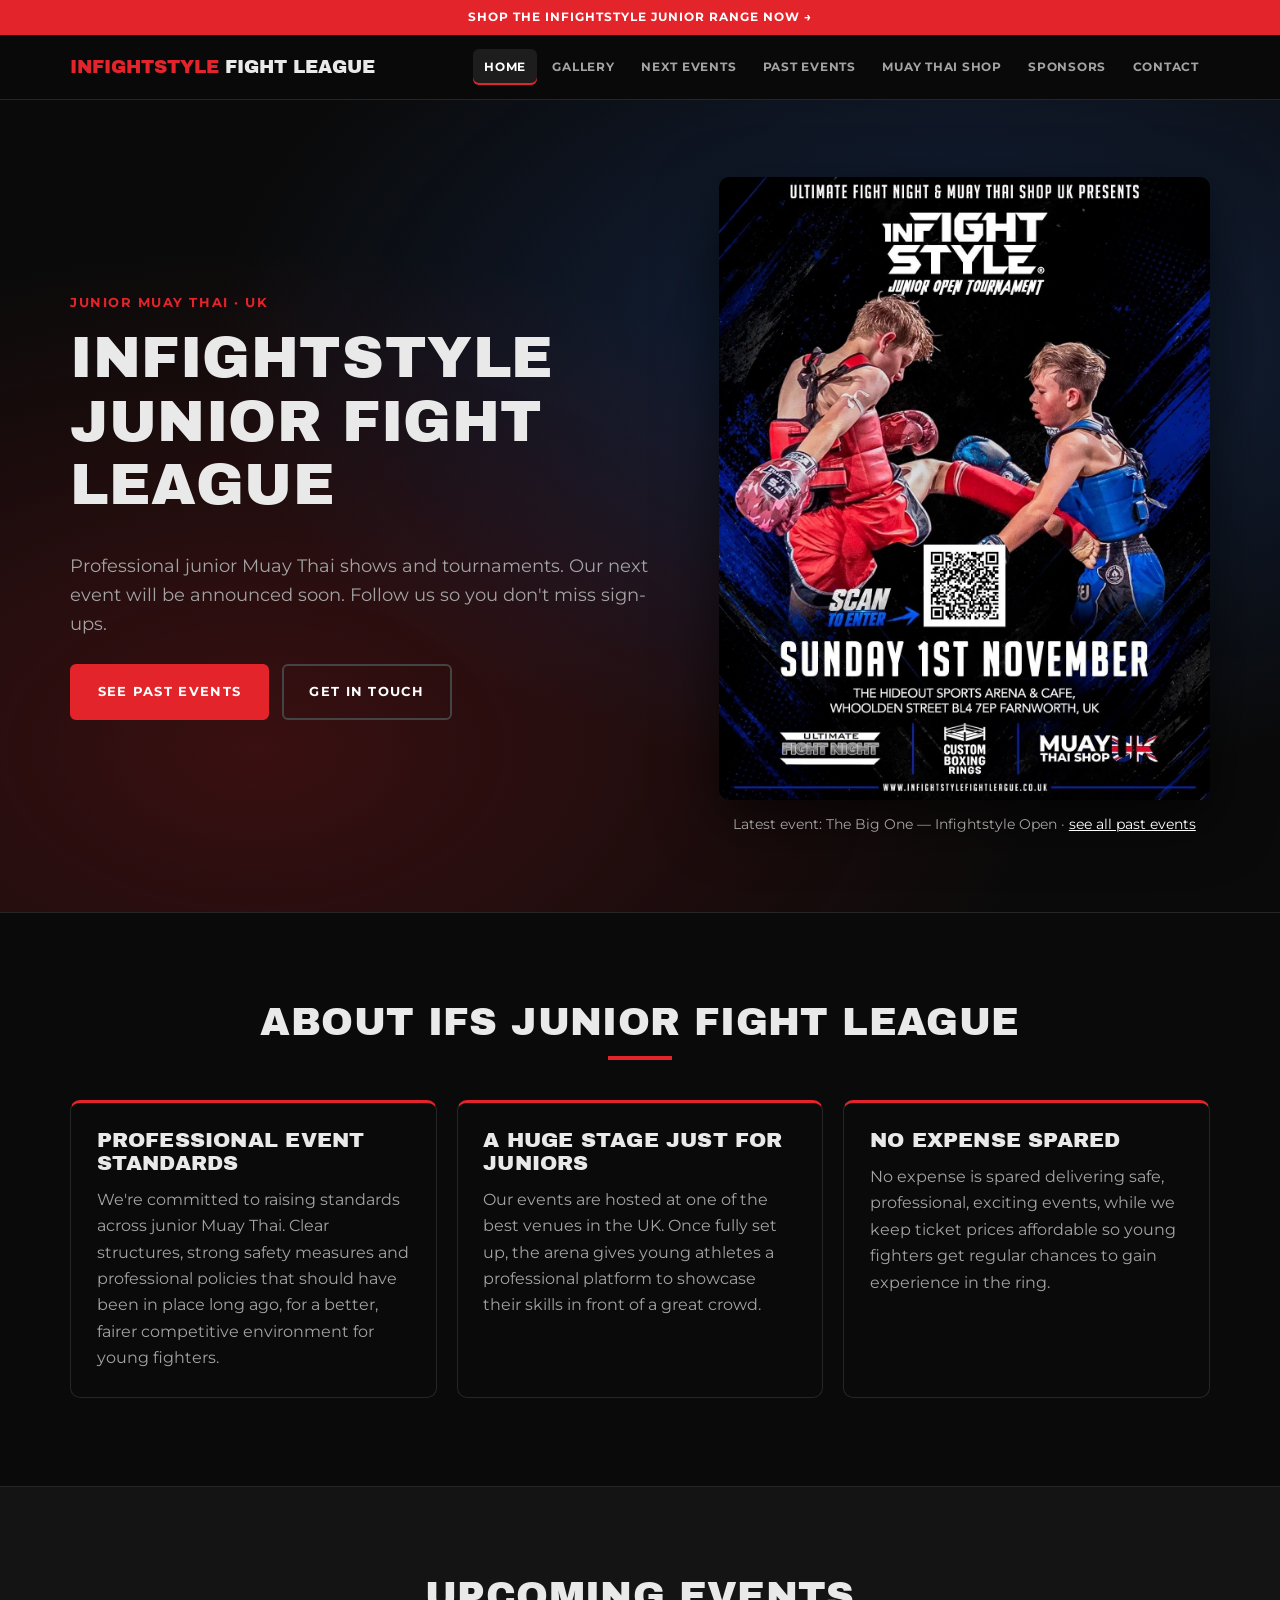
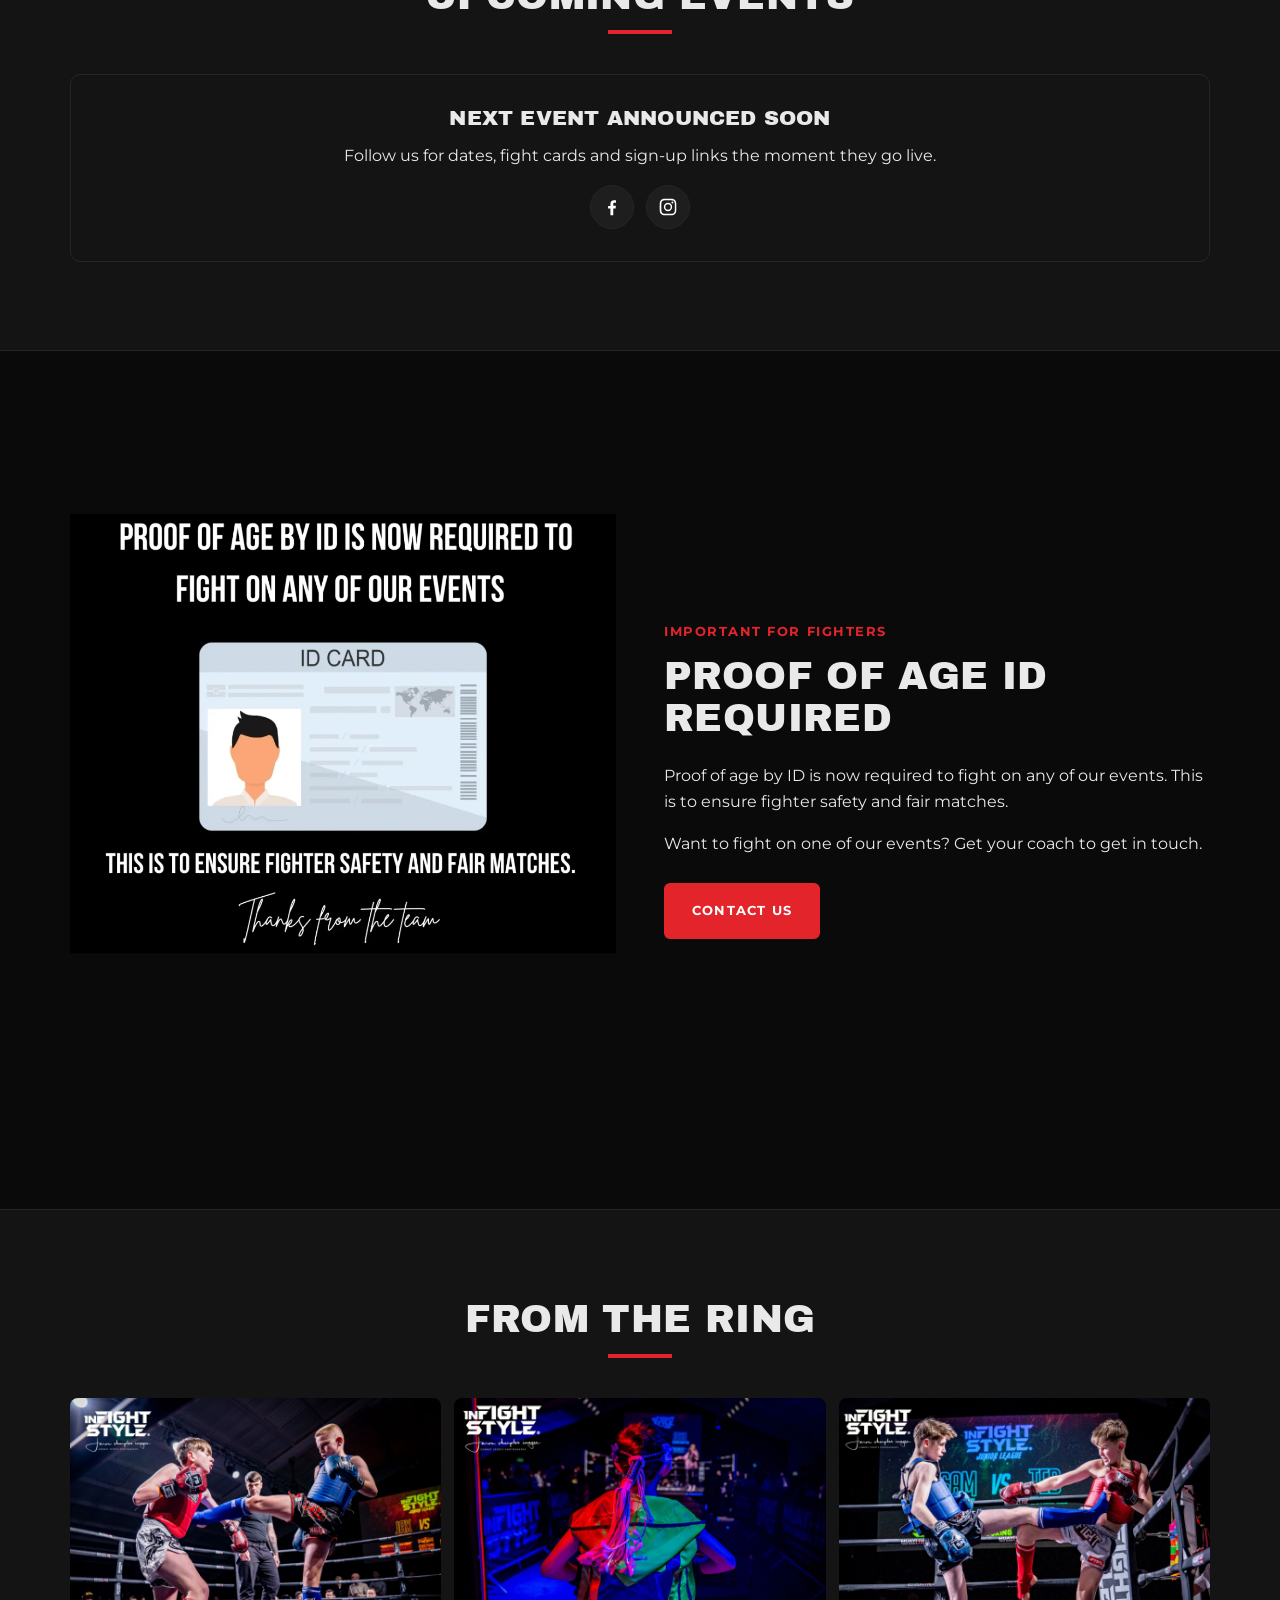
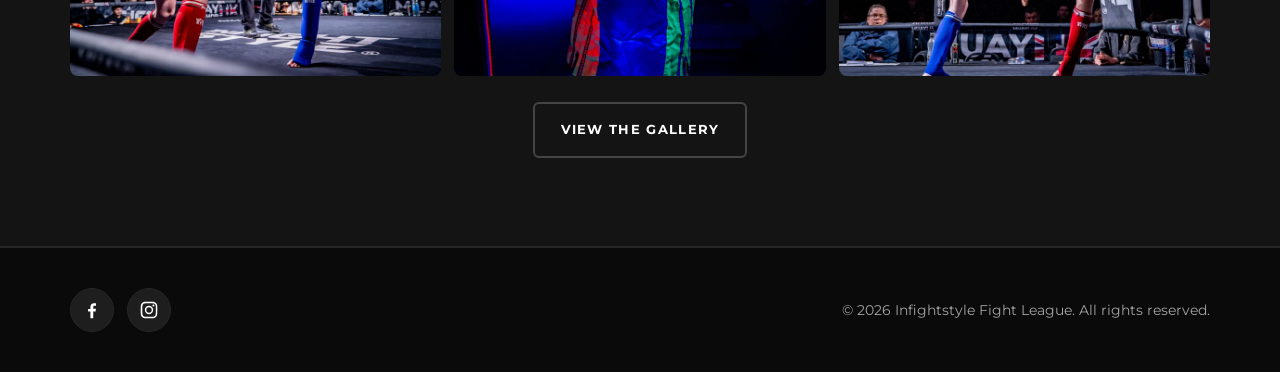
==== index.html @ 611292c7 "Rebuild Infightstyle Fight League site as a static site Co-Authored-By: Claude Opus 5.5 <noreply@ant" ====
<!DOCTYPE html>
<html lang="en-GB">
<head>
<meta charset="utf-8">
<meta name="viewport" content="width=device-width, initial-scale=1">
<title>Infightstyle Fight League | Junior Muay Thai Shows & Tournaments</title>
<meta name="description" content="Join the top junior Muay Thai tournaments at Infightstyle Fight League. Register now to experience youth combat sports at its best!">
<meta property="og:title" content="Infightstyle Fight League | Junior Muay Thai Shows & Tournaments">
<meta property="og:description" content="Join the top junior Muay Thai tournaments at Infightstyle Fight League. Register now to experience youth combat sports at its best!">
<meta property="og:image" content="https://www.infightstylefightleague.co.uk/images/gallery-body-kick.jpg">
<link rel="icon" href="/images/favicon.svg" type="image/svg+xml">
<link rel="preconnect" href="https://fonts.googleapis.com">
<link rel="preconnect" href="https://fonts.gstatic.com" crossorigin>
<link href="https://fonts.googleapis.com/css2?family=Archivo+Black&family=Montserrat:wght@400;500;700&display=swap" rel="stylesheet">
<link rel="stylesheet" href="/assets/style.css">
<script src="/events.js" defer></script>
<script src="/assets/site.js" defer></script>
</head>
<body>
<header id="site-header"></header>
<main>
<section id="hero"></section>

<section class="section">
  <div class="wrap">
    <h2 class="section-title">About IFS Junior Fight League</h2>
    <div class="cards">
      <div class="card"><h3>Professional event standards</h3><p>We're committed to raising standards across junior Muay Thai. Clear structures, strong safety measures and professional policies that should have been in place long ago, for a better, fairer competitive environment for young fighters.</p></div>
      <div class="card"><h3>A huge stage just for juniors</h3><p>Our events are hosted at one of the best venues in the UK. Once fully set up, the arena gives young athletes a professional platform to showcase their skills in front of a great crowd.</p></div>
      <div class="card"><h3>No expense spared</h3><p>No expense is spared delivering safe, professional, exciting events, while we keep ticket prices affordable so young fighters get regular chances to gain experience in the ring.</p></div>
    </div>
  </div>
</section>

<section class="section alt">
  <div class="wrap">
    <h2 class="section-title">Upcoming events</h2>
    <div id="home-next" class="events"></div>
  </div>
</section>

<section class="section">
  <div class="wrap split">
    <img src="/images/id-notice.png" alt="Proof of age by ID is now required to fight on any of our events" loading="lazy">
    <div>
      <p class="eyebrow">Important for fighters</p>
      <h2>Proof of age ID required</h2>
      <p>Proof of age by ID is now required to fight on any of our events. This is to ensure fighter safety and fair matches.</p>
      <p>Want to fight on one of our events? Get your coach to get in touch.</p>
      <div class="actions"><a class="btn" href="/contact-us/">Contact us</a></div>
    </div>
  </div>
</section>

<section class="section alt">
  <div class="wrap">
    <h2 class="section-title">From the ring</h2>
    <div class="gallery">
      <a href="/gallery/"><img src="/images/gallery-body-kick.jpg" alt="Two young fighters in a ring during a Muay Thai match" loading="lazy"></a>
      <a href="/gallery/"><img src="/images/gallery-walkout-robe.jpg" alt="Fighter entering the ring in a colourful robe" loading="lazy"></a>
      <a href="/gallery/"><img src="/images/gallery-teep.jpg" alt="Two young fighters exchanging kicks" loading="lazy"></a>
    </div>
    <div class="actions" style="justify-content:center"><a class="btn ghost" href="/gallery/">View the gallery</a></div>
  </div>
</section>
</main>
<footer id="site-footer"></footer>
</body>
</html>
---- assets/style.css ----
:root {
  --bg: #0a0a0a;
  --panel: #141414;
  --line: #262626;
  --text: #e9e9e9;
  --muted: #a3a3a3;
  --red: #e3242b;
  --red-dark: #b81b21;
  --blue: #2f6fe4;
  --radius: 10px;
  --head: "Archivo Black", Impact, Arial, sans-serif;
  --body: "Montserrat", Arial, sans-serif;
}

* { box-sizing: border-box; }
html { scroll-behavior: smooth; }
body { margin: 0; background: var(--bg); color: var(--text); font: 16px/1.65 var(--body); }
img { max-width: 100%; display: block; }
a { color: inherit; }
h1, h2, h3 { font-family: var(--head); font-weight: 400; text-transform: uppercase; line-height: 1.1; margin: 0 0 .6em; letter-spacing: .01em; }
h1 { font-size: clamp(2rem, 5vw, 3.6rem); }
h2 { font-size: clamp(1.6rem, 3.5vw, 2.4rem); }
h3 { font-size: 1.3rem; }
p { margin: 0 0 1em; }
.wrap { width: min(1140px, 100% - 2.5rem); margin-inline: auto; }
.center { text-align: center; }
.section { padding: clamp(3rem, 7vw, 5.5rem) 0; }
.section.alt { background: var(--panel); border-block: 1px solid var(--line); }
.section-title { text-align: center; margin-bottom: 2.5rem; }
.section-title::after { content: ""; display: block; width: 64px; height: 4px; background: var(--red); margin: .8rem auto 0; }

/* header */
#site-header { position: sticky; top: 0; z-index: 10; background: rgba(10,10,10,.94); backdrop-filter: blur(8px); border-bottom: 1px solid var(--line); }
.promo { display: block; text-align: center; background: var(--red); color: #fff; font-size: .78rem; font-weight: 700; letter-spacing: .08em; text-transform: uppercase; text-decoration: none; padding: .45rem 1rem; }
.promo:hover { background: var(--red-dark); }
.bar { display: flex; align-items: center; justify-content: space-between; gap: 1rem; min-height: 64px; }
.brand { font-family: var(--head); text-transform: uppercase; text-decoration: none; font-size: 1.15rem; white-space: nowrap; }
.brand span { color: var(--red); }
nav ul { list-style: none; display: flex; gap: .25rem; margin: 0; padding: 0; }
nav a { display: block; white-space: nowrap; padding: .5rem .7rem; text-decoration: none; font-size: .78rem; font-weight: 700; letter-spacing: .06em; text-transform: uppercase; color: var(--muted); border-radius: 6px; }
nav a:hover, nav a[aria-current="page"] { color: #fff; background: #1d1d1d; }
nav a[aria-current="page"] { box-shadow: inset 0 -2px var(--red); }
.menu-btn { display: none; background: none; border: 1px solid var(--line); color: var(--text); font: 700 .8rem var(--body); text-transform: uppercase; letter-spacing: .08em; padding: .5rem .9rem; border-radius: 6px; cursor: pointer; }

@media (max-width: 1060px) {
  .menu-btn { display: block; }
  nav { display: none; width: 100%; }
  #site-header.open nav { display: block; }
  .bar { flex-wrap: wrap; }
  nav ul { flex-direction: column; padding-bottom: 1rem; }
  nav a { font-size: .9rem; padding: .75rem .5rem; }
}

/* buttons */
.btn { display: inline-block; background: var(--red); color: #fff; text-decoration: none; font-weight: 700; font-size: .82rem; letter-spacing: .1em; text-transform: uppercase; padding: .95rem 1.6rem; border-radius: 6px; border: 2px solid var(--red); transition: background .15s; }
.btn:hover { background: var(--red-dark); border-color: var(--red-dark); }
.btn.ghost { background: transparent; border-color: #444; }
.btn.ghost:hover { border-color: #fff; }
.actions { display: flex; flex-wrap: wrap; gap: .8rem; margin-top: 1.6rem; }

/* hero */
#hero { background: radial-gradient(ellipse at 75% 30%, rgba(47,111,228,.25), transparent 55%), radial-gradient(ellipse at 20% 80%, rgba(227,36,43,.22), transparent 55%), var(--bg); border-bottom: 1px solid var(--line); }
.hero-inner { display: grid; grid-template-columns: 1.1fr .9fr; gap: 3rem; align-items: center; padding: clamp(2.5rem, 6vw, 5rem) 0; }
.hero-img img { border-radius: var(--radius); box-shadow: 0 20px 60px rgba(0,0,0,.6); max-height: 640px; margin-inline: auto; }
.eyebrow { color: var(--red); font-weight: 700; text-transform: uppercase; letter-spacing: .12em; font-size: .8rem; }
.lead { font-size: 1.1rem; color: var(--muted); }
@media (max-width: 800px) { .hero-inner { grid-template-columns: 1fr; } }

/* page banner */
.page-banner { padding: clamp(2.5rem, 6vw, 4rem) 0 1rem; text-align: center; }
.page-banner p { color: var(--muted); max-width: 640px; margin-inline: auto; }

/* feature cards */
.cards { display: grid; grid-template-columns: repeat(auto-fit, minmax(260px, 1fr)); gap: 1.25rem; }
.card { background: var(--bg); border: 1px solid var(--line); border-top: 3px solid var(--red); border-radius: var(--radius); padding: 1.6rem; }
.card p { color: var(--muted); margin: 0; }
.panel { background: var(--panel); border: 1px solid var(--line); border-radius: var(--radius); padding: 2rem; }

/* events */
.events { display: grid; gap: 1.5rem; }
.event { display: grid; grid-template-columns: 1fr 320px; gap: 2rem; background: var(--panel); border: 1px solid var(--line); border-radius: var(--radius); padding: 1.8rem; }
.event.no-poster { grid-template-columns: 1fr; }
.event .meta { color: var(--red); font-weight: 700; font-size: .9rem; }
.event p { color: #cfcfcf; }
.event .poster img { border-radius: 8px; width: 100%; }
.tag { display: inline-block; font-size: .7rem; font-weight: 700; letter-spacing: .1em; text-transform: uppercase; background: #222; color: var(--muted); padding: .25rem .6rem; border-radius: 99px; margin-bottom: .8rem; }
.prices { list-style: none; padding: 0; margin: 0 0 1.4rem; display: flex; flex-wrap: wrap; gap: .6rem; }
.prices li { border: 1px solid var(--line); padding: .4rem .8rem; border-radius: 6px; font-weight: 700; }
@media (max-width: 760px) { .event { grid-template-columns: 1fr; } .event .poster { order: -1; max-width: 420px; } }

/* split */
.split { display: grid; grid-template-columns: 1fr 1fr; gap: 3rem; align-items: center; }
.split img { border-radius: var(--radius); }
@media (max-width: 800px) { .split { grid-template-columns: 1fr; } }

/* gallery */
.gallery { display: grid; grid-template-columns: repeat(auto-fill, minmax(280px, 1fr)); gap: .8rem; }
.gallery a { display: block; overflow: hidden; border-radius: 8px; aspect-ratio: 4 / 3; }
.gallery img { width: 100%; height: 100%; object-fit: cover; transition: transform .3s; }
.gallery a:hover img { transform: scale(1.04); }

/* lightbox */
.lightbox { position: fixed; inset: 0; background: rgba(0,0,0,.92); display: none; align-items: center; justify-content: center; z-index: 50; padding: 2rem; cursor: zoom-out; }
.lightbox.show { display: flex; }
.lightbox img { max-height: 90vh; border-radius: 8px; }

/* footer */
#site-footer { border-top: 1px solid var(--line); padding: 2.5rem 0; color: var(--muted); font-size: .85rem; }
.footer-inner { display: flex; flex-wrap: wrap; align-items: center; justify-content: space-between; gap: 1rem; }
.footer-inner p { margin: 0; }
.socials { display: flex; gap: .8rem; }
.center .socials { justify-content: center; }
.socials a { width: 44px; height: 44px; display: grid; place-items: center; border-radius: 50%; background: #1e1e1e; border: 1px solid var(--line); }
.socials a:hover { background: var(--red); border-color: var(--red); }
.socials svg { width: 20px; height: 20px; fill: #fff; }
.contact-email { font-size: clamp(1.05rem, 3vw, 1.5rem); font-weight: 700; color: #fff; word-break: break-all; }
.hero-img figcaption { text-align: center; color: var(--muted); font-size: .85rem; margin-top: .8rem; }
.hero-img figcaption a { color: #fff; }
@media (max-width: 480px) {
  .brand { font-size: .85rem; }
  .bar { gap: .5rem; }
  .menu-btn { padding: .45rem .7rem; }
  .promo { font-size: .7rem; }
}
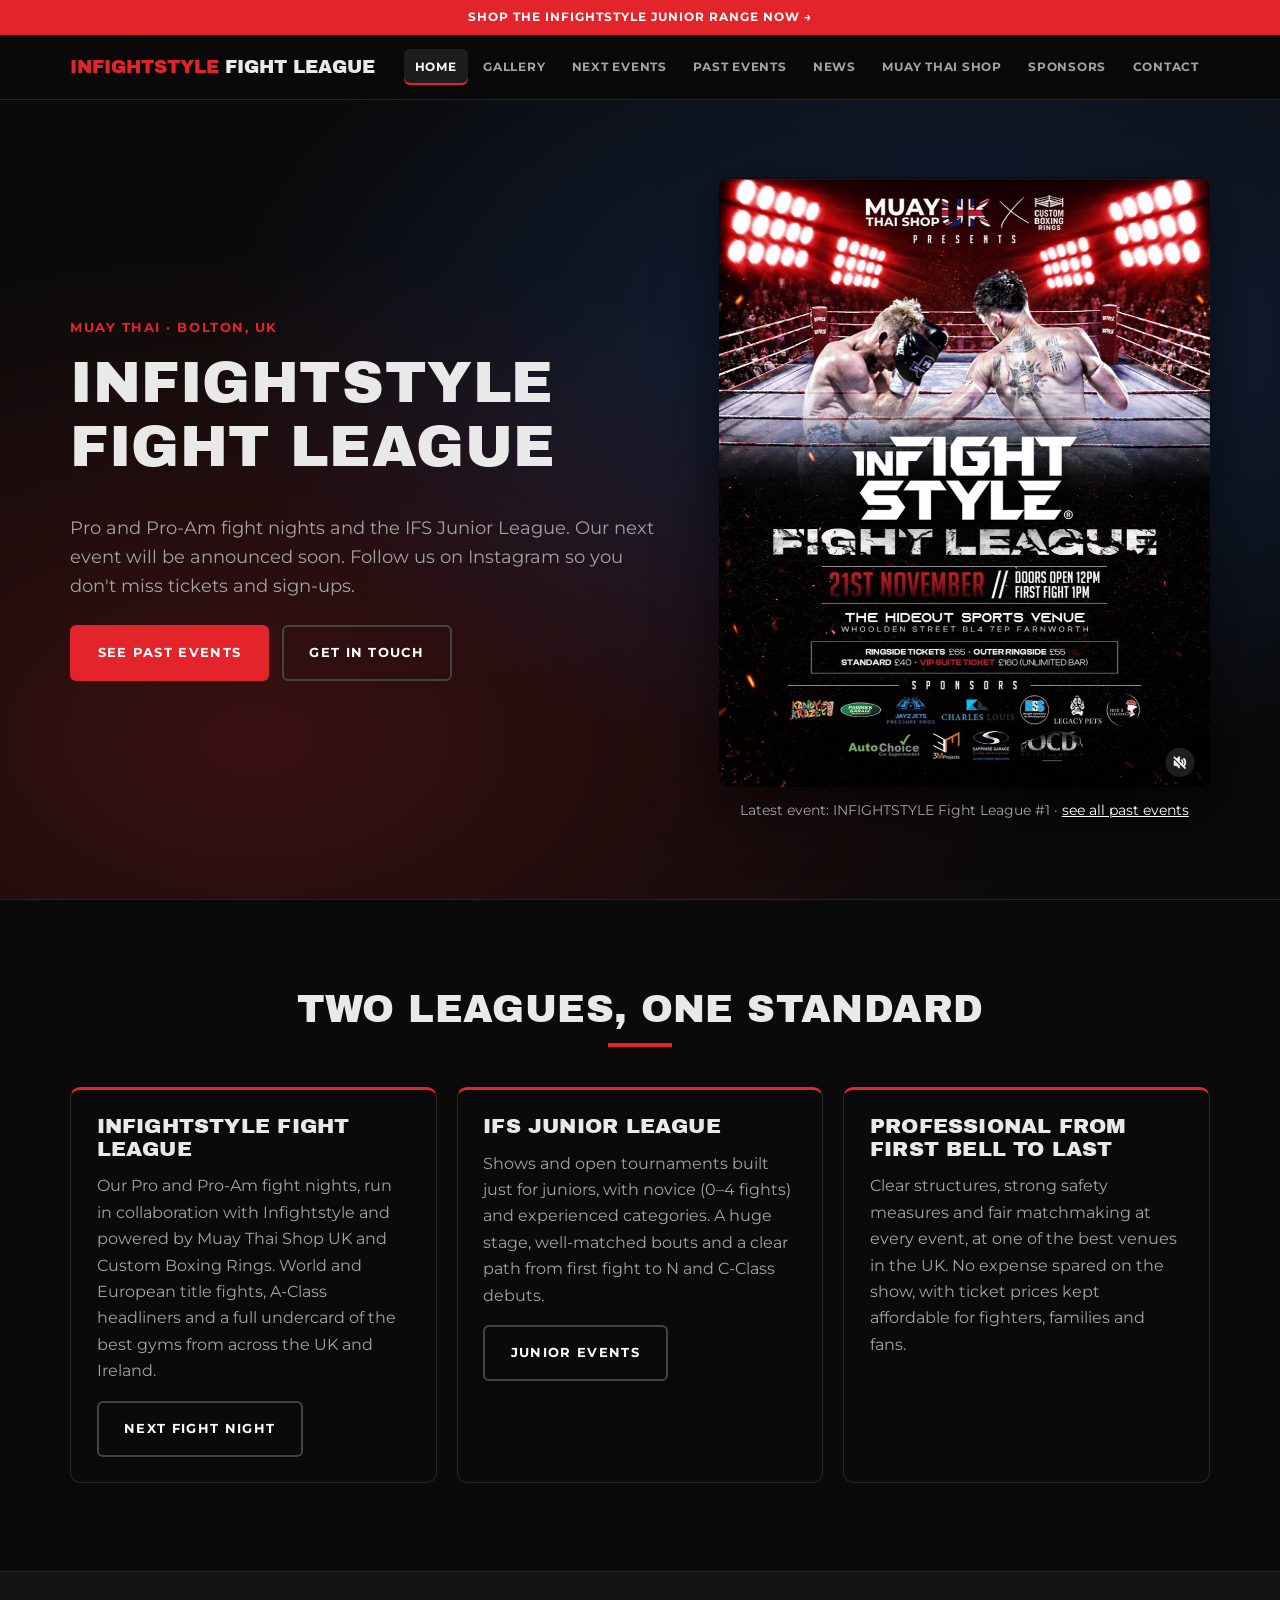
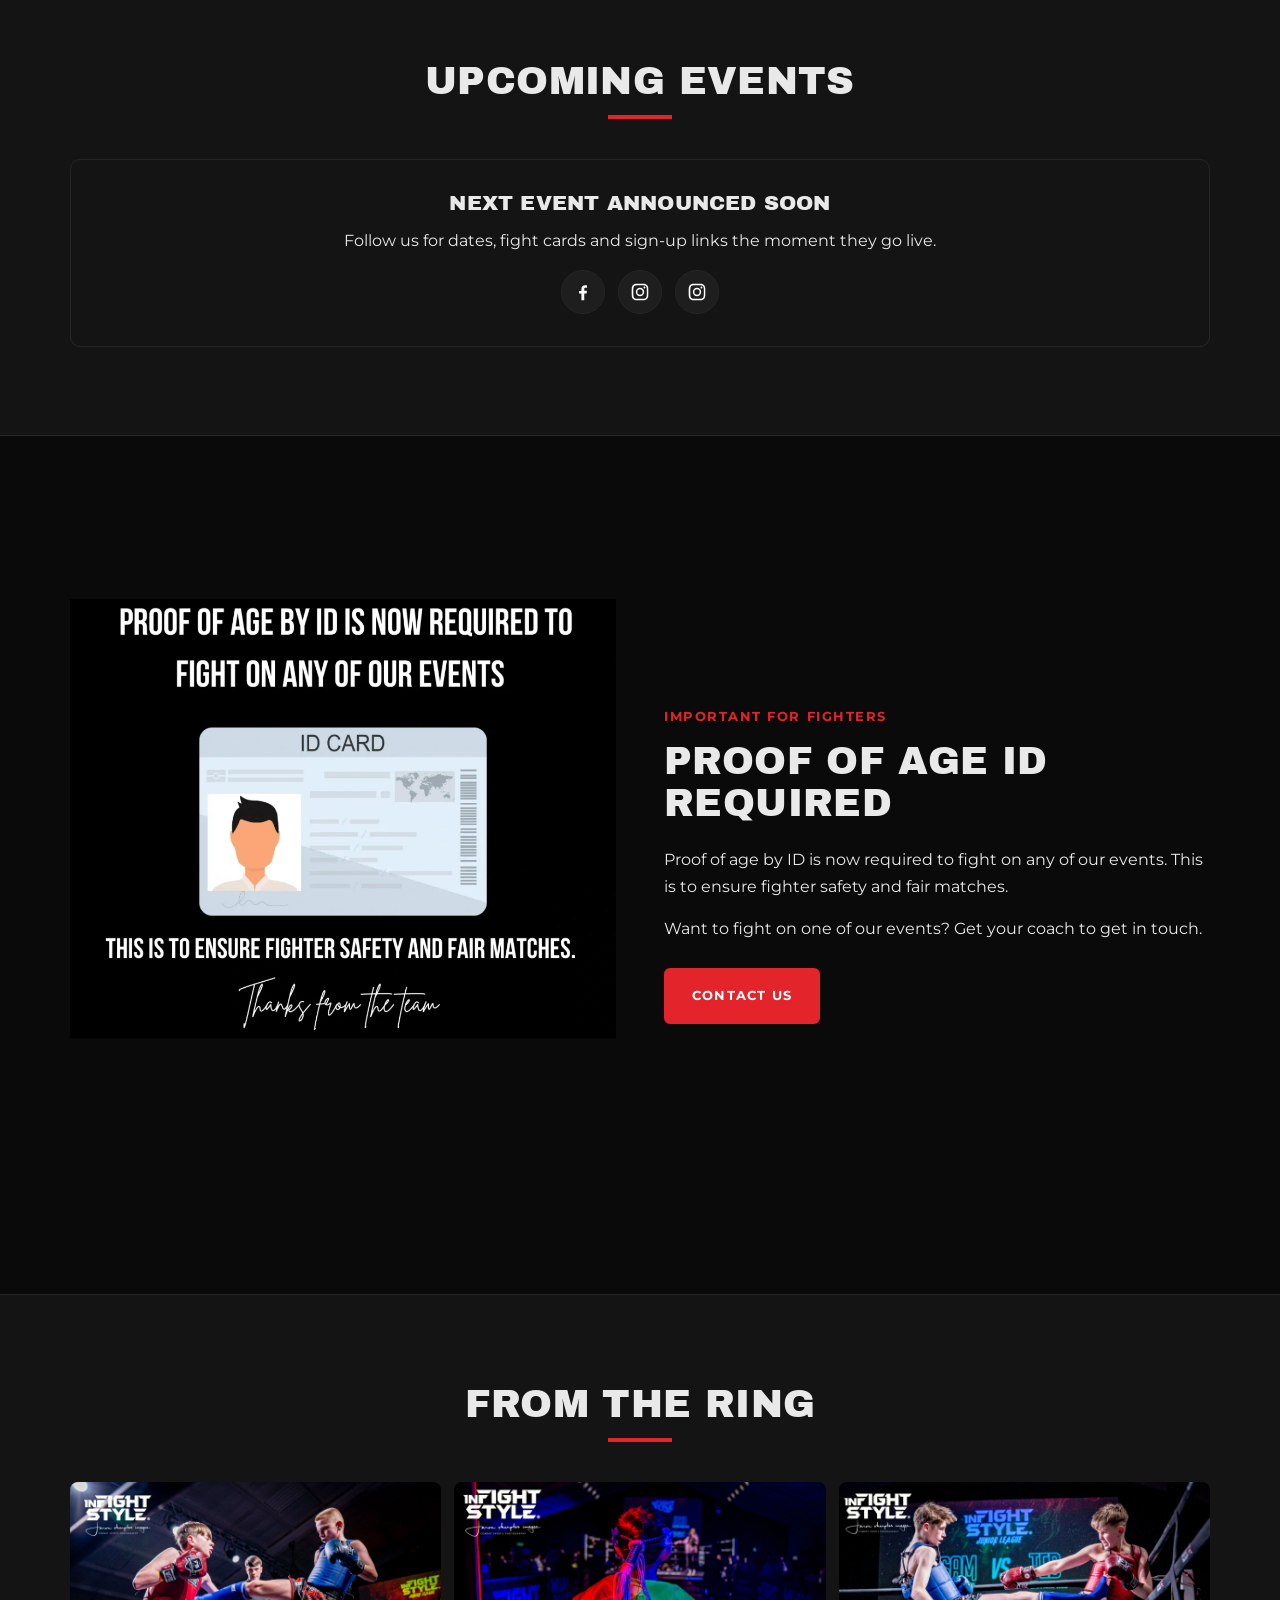
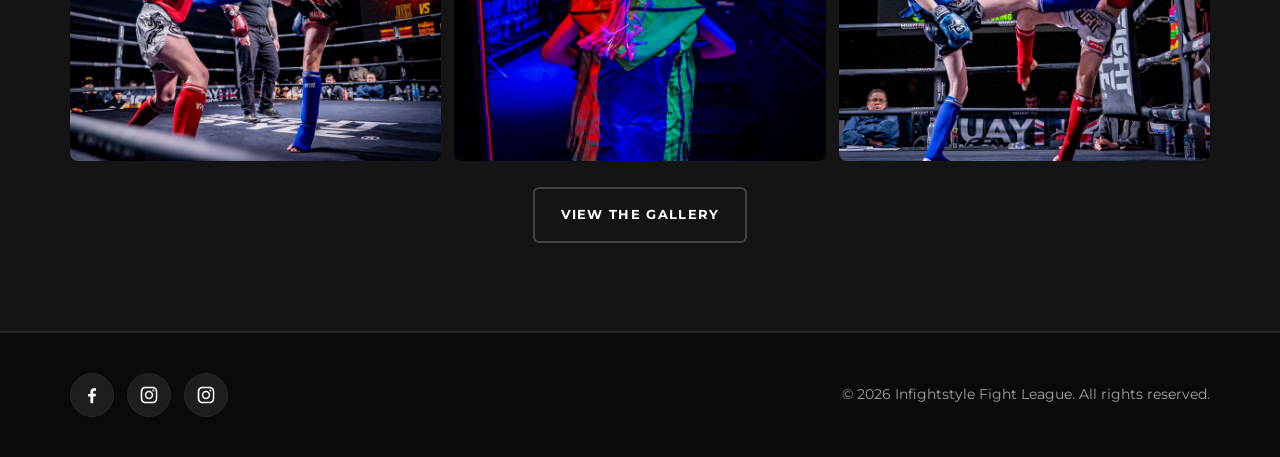
==== commit fe1345e3: "Reword home page to cover the adult Fight League and the Junior League Co-Authored-By: Claude Opus 5" ====
--- a/index.html
+++ b/index.html
@@ -3,10 +3,10 @@
 <head>
 <meta charset="utf-8">
 <meta name="viewport" content="width=device-width, initial-scale=1">
-<title>Infightstyle Fight League | Junior Muay Thai Shows & Tournaments</title>
-<meta name="description" content="Join the top junior Muay Thai tournaments at Infightstyle Fight League. Register now to experience youth combat sports at its best!">
-<meta property="og:title" content="Infightstyle Fight League | Junior Muay Thai Shows & Tournaments">
-<meta property="og:description" content="Join the top junior Muay Thai tournaments at Infightstyle Fight League. Register now to experience youth combat sports at its best!">
+<title>INFIGHTSTYLE Fight League | Muay Thai Fight Nights & Junior League, Bolton</title>
+<meta name="description" content="Pro and Pro-Am Muay Thai fight nights and the IFS Junior League at The Hideout Sports Venue, Farnworth, Bolton. Title fights, top UK talent and a professional stage for juniors.">
+<meta property="og:title" content="INFIGHTSTYLE Fight League | Muay Thai Fight Nights & Junior League, Bolton">
+<meta property="og:description" content="Pro and Pro-Am Muay Thai fight nights and the IFS Junior League at The Hideout Sports Venue, Farnworth, Bolton. Title fights, top UK talent and a professional stage for juniors.">
 <meta property="og:image" content="https://www.infightstylefightleague.co.uk/images/gallery-body-kick.jpg">
 <link rel="icon" href="/images/favicon.svg" type="image/svg+xml">
 <link rel="preconnect" href="https://fonts.googleapis.com">
@@ -23,11 +23,11 @@
 
 <section class="section">
   <div class="wrap">
-    <h2 class="section-title">About IFS Junior Fight League</h2>
+    <h2 class="section-title">Two leagues, one standard</h2>
     <div class="cards">
-      <div class="card"><h3>Professional event standards</h3><p>We're committed to raising standards across junior Muay Thai. Clear structures, strong safety measures and professional policies that should have been in place long ago, for a better, fairer competitive environment for young fighters.</p></div>
-      <div class="card"><h3>A huge stage just for juniors</h3><p>Our events are hosted at one of the best venues in the UK. Once fully set up, the arena gives young athletes a professional platform to showcase their skills in front of a great crowd.</p></div>
-      <div class="card"><h3>No expense spared</h3><p>No expense is spared delivering safe, professional, exciting events, while we keep ticket prices affordable so young fighters get regular chances to gain experience in the ring.</p></div>
+      <div class="card"><h3>INFIGHTSTYLE Fight League</h3><p>Our Pro and Pro-Am fight nights, run in collaboration with Infightstyle and powered by Muay Thai Shop UK and Custom Boxing Rings. World and European title fights, A-Class headliners and a full undercard of the best gyms from across the UK and Ireland.</p><p style="margin-top:1rem"><a class="btn ghost" href="/next-events/">Next fight night</a></p></div>
+      <div class="card"><h3>IFS Junior League</h3><p>Shows and open tournaments built just for juniors, with novice (0–4 fights) and experienced categories. A huge stage, well-matched bouts and a clear path from first fight to N and C-Class debuts.</p><p style="margin-top:1rem"><a class="btn ghost" href="/past-events/">Junior events</a></p></div>
+      <div class="card"><h3>Professional from first bell to last</h3><p>Clear structures, strong safety measures and fair matchmaking at every event, at one of the best venues in the UK. No expense spared on the show, with ticket prices kept affordable for fighters, families and fans.</p></div>
     </div>
   </div>
 </section>
--- a/assets/style.css
+++ b/assets/style.css
@@ -122,3 +122,19 @@
   .menu-btn { padding: .45rem .7rem; }
   .promo { font-size: .7rem; }
 }
+
+/* news */
+.news-list { display: grid; grid-template-columns: repeat(auto-fill, minmax(300px, 1fr)); gap: 1.25rem; }
+.news-card h3 a { text-decoration: none; }
+.news-card h3 a:hover { color: var(--red); }
+.news-card .meta { color: var(--red); font-weight: 700; font-size: .85rem; }
+.news-card p { margin-bottom: 1.2rem; }
+.article { max-width: 760px; }
+.article h1 { font-size: clamp(1.8rem, 4.5vw, 2.8rem); }
+.article h2 { font-size: 1.35rem; margin-top: 2rem; }
+.article p, .article li { color: #d6d6d6; font-size: 1.05rem; }
+.article ul { padding-left: 1.2rem; margin: 0 0 1.2rem; }
+.article li { margin-bottom: .4rem; }
+.article .back { margin-top: 2.5rem; }
+.hero-tickets .prices { flex-direction: column; }
+.article .post-img { width: 100%; max-width: 560px; border-radius: 10px; margin: 1.5rem 0; }
